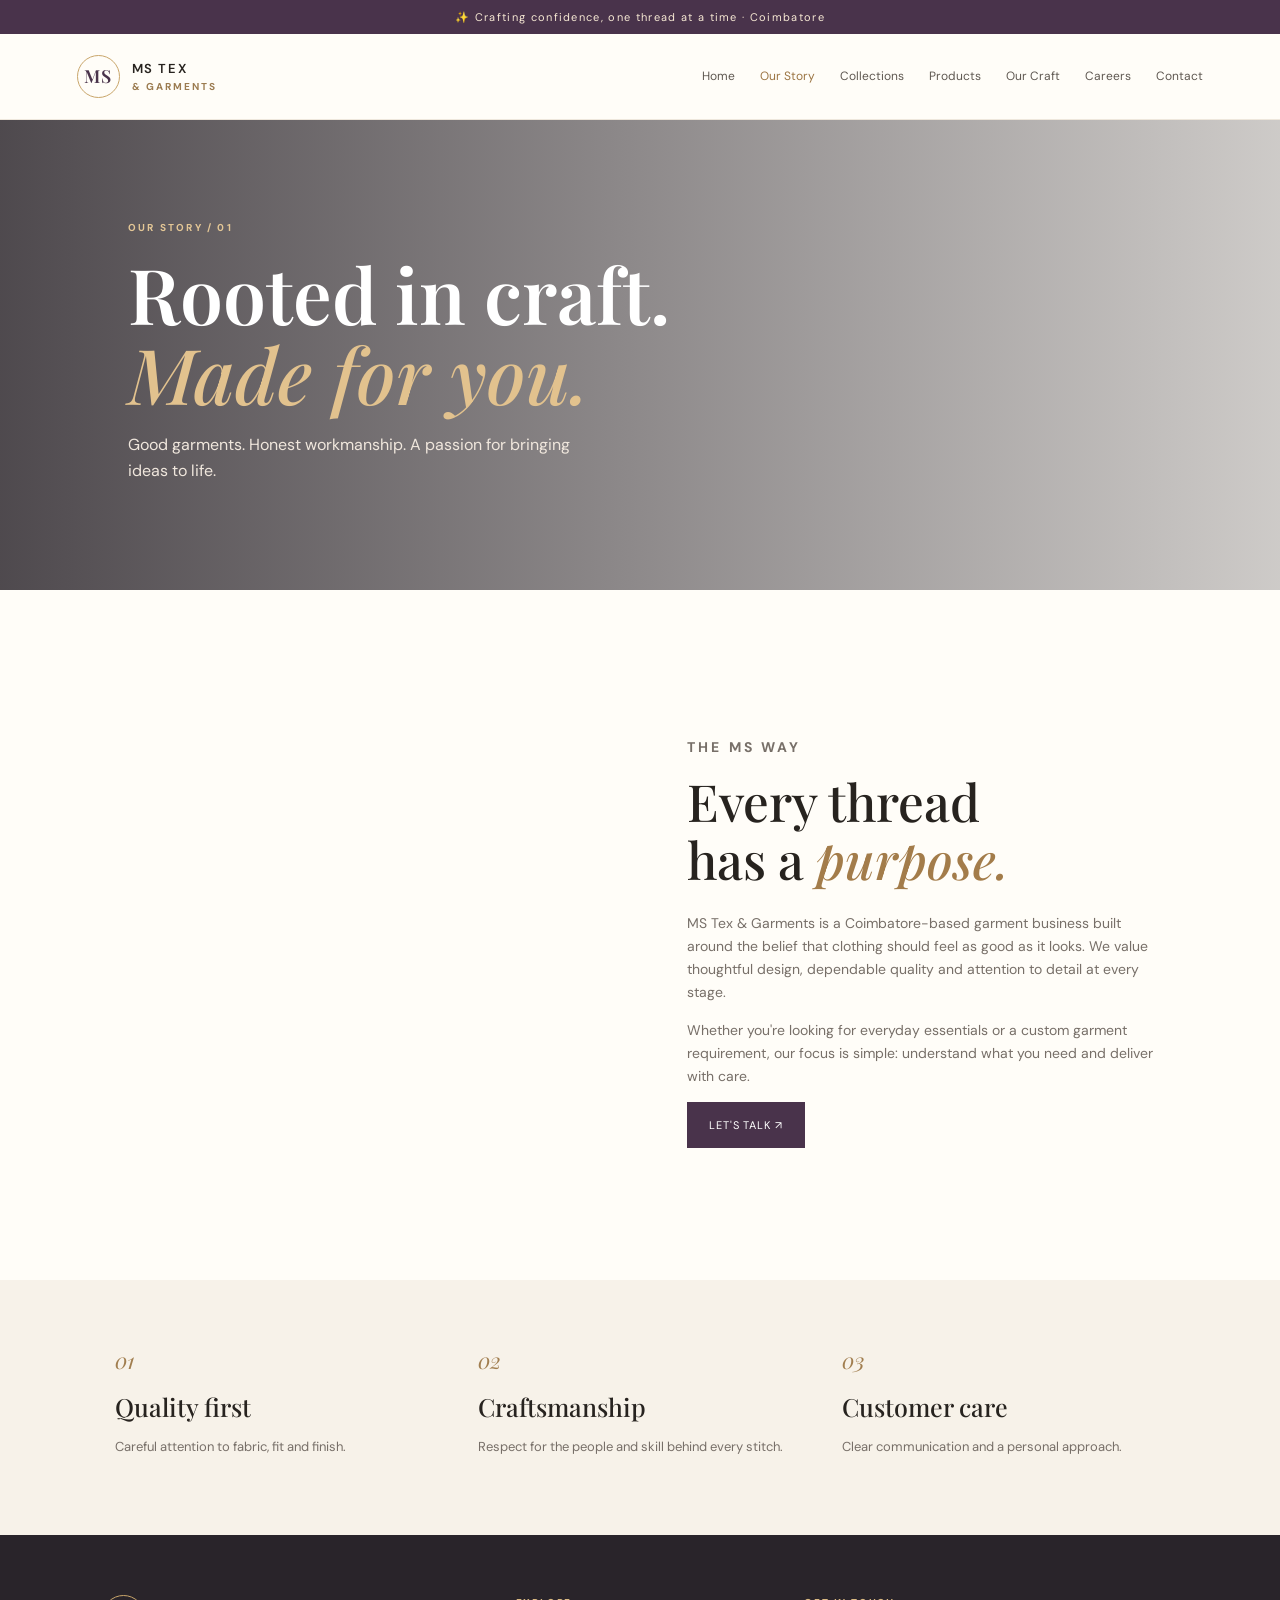
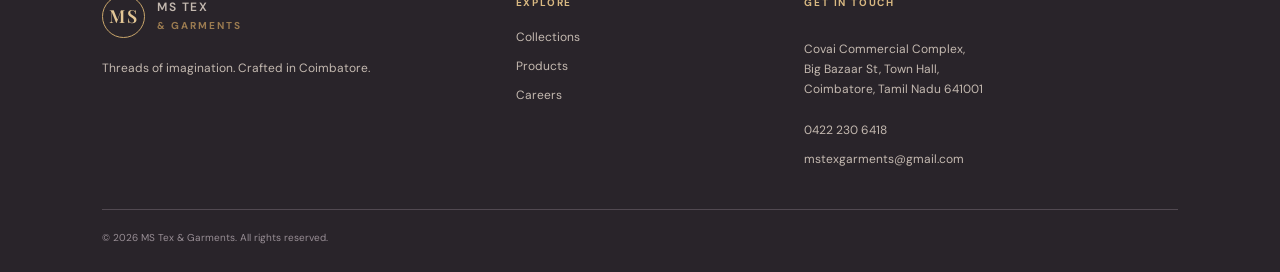
==== about.html @ d30a9a6e "Initial commit" ====
<!DOCTYPE html><html lang="en"><head><meta charset="UTF-8"><meta name="viewport" content="width=device-width, initial-scale=1.0"><title>Our Story | MS Tex & Garments</title><link rel="stylesheet" href="assets/style.css"></head><body>
<div class="announcement">✨ Crafting confidence, one thread at a time · Coimbatore</div><header class="site-header"><a class="brand" href="index.html"><span class="brand-mark">MS</span><span>MS TEX <b>& GARMENTS</b></span></a><button class="menu-toggle">☰</button><nav class="nav"><a href="index.html">Home</a><a class="active" href="about.html">Our Story</a><a href="collections.html">Collections</a><a href="products.html">Products</a><a href="craft.html">Our Craft</a><a href="careers.html">Careers</a><a href="contact.html">Contact</a></nav></header>
<section class="page-hero about-hero"><div><p class="eyebrow">OUR STORY / 01</p><h1>Rooted in craft.<br><em>Made for you.</em></h1><p>Good garments. Honest workmanship. A passion for bringing ideas to life.</p></div></section>
<main><section class="split-section section"><div class="image-panel about-image"></div><div><p class="eyebrow">THE MS WAY</p><h2>Every thread<br>has a <em>purpose.</em></h2><p>MS Tex & Garments is a Coimbatore-based garment business built around the belief that clothing should feel as good as it looks. We value thoughtful design, dependable quality and attention to detail at every stage.</p><p>Whether you're looking for everyday essentials or a custom garment requirement, our focus is simple: understand what you need and deliver with care.</p><a class="btn btn-dark" href="contact.html">Let's talk ↗</a></div></section><section class="values"><div><span>01</span><h3>Quality first</h3><p>Careful attention to fabric, fit and finish.</p></div><div><span>02</span><h3>Craftsmanship</h3><p>Respect for the people and skill behind every stitch.</p></div><div><span>03</span><h3>Customer care</h3><p>Clear communication and a personal approach.</p></div></section></main>
<footer class="footer"><div><a class="brand brand-light" href="index.html"><span class="brand-mark">MS</span><span>MS TEX <b>& GARMENTS</b></span></a><p>Threads of imagination. Crafted in Coimbatore.</p></div><div><b>EXPLORE</b><a href="collections.html">Collections</a><a href="products.html">Products</a><a href="careers.html">Careers</a></div><div><b>GET IN TOUCH</b><p>Covai Commercial Complex,<br>Big Bazaar St, Town Hall,<br>Coimbatore, Tamil Nadu 641001</p><a href="tel:04222306418">0422 230 6418</a><a href="mailto:mstexgarments@gmail.com">mstexgarments@gmail.com</a></div><small>© 2026 MS Tex & Garments. All rights reserved.</small></footer><script src="assets/script.js"></script></body></html>
---- assets/style.css ----
@import url('https://fonts.googleapis.com/css2?family=DM+Sans:wght@400;500;600;700&family=Playfair+Display:ital,wght@0,500;0,600;0,700;1,500;1,600&display=swap');
:root{--ink:#27231f;--cream:#f7f2e9;--paper:#fffdf8;--gold:#c9a66b;--plum:#49334b;--muted:#776f68}*{box-sizing:border-box}html{scroll-behavior:smooth}body{margin:0;background:var(--paper);color:var(--ink);font-family:'DM Sans',sans-serif;line-height:1.65}a{color:inherit;text-decoration:none}.announcement{text-align:center;background:var(--plum);color:#f7e9d4;padding:8px;font-size:11px;letter-spacing:.12em}.site-header{height:86px;padding:0 6%;display:flex;align-items:center;justify-content:space-between;background:#fffdf8;position:sticky;top:0;z-index:10;border-bottom:1px solid #eee7dc}.brand{display:flex;align-items:center;gap:12px;font-size:13px;letter-spacing:.12em;font-weight:600}.brand b{display:block;font-size:10px;letter-spacing:.2em;color:#9b7b50}.brand-mark{width:43px;height:43px;border:1px solid var(--gold);border-radius:50%;display:grid;place-items:center;font-family:'Playfair Display';font-size:18px;color:var(--plum)}.nav{display:flex;gap:25px}.nav a{font-size:12px;color:#5f5851}.nav a:hover,.nav a.active{color:#9b7442}.menu-toggle{display:none;background:none;border:0;font-size:25px}.hero{min-height:650px;position:relative;background: url('https://images.unsplash.com/photo-153910 лишь?auto=format&fit=crop&w=2000&q=90') center/cover no-repeat;display:flex;align-items:center;padding:7% 10%;color:white}.hero{background-image:url('https://images.unsplash.com/photo-1539109136881-3be0616acf4b?auto=format&fit=crop&w=2000&q=90')}.hero-shade{position:absolute;inset:0;background:linear-gradient(90deg,rgba(28,22,28,.78),rgba(35,27,31,.28),rgba(20,18,20,.12))}.hero-content{position:relative;max-width:600px}.eyebrow{font-size:10px;letter-spacing:.22em;font-weight:700;color:#a17e4f}.hero .eyebrow,.page-hero .eyebrow{color:#e4c796}.hero h1,.page-hero h1{font:600 clamp(52px,7vw,94px)/1.04 'Playfair Display',serif;margin:18px 0}.hero h1 em,.page-hero h1 em,.section h2 em{color:#e2c28e;font-weight:500}.hero-copy{max-width:470px;color:#f1e9e1;font-size:15px}.hero-actions{display:flex;align-items:center;gap:28px;margin-top:35px}.btn{display:inline-flex;align-items:center;gap:22px;padding:14px 22px;font-size:11px;letter-spacing:.08em;text-transform:uppercase;border:0;cursor:pointer}.btn-gold{background:var(--gold);color:#241f1b}.btn-dark{background:var(--plum);color:white}.text-link{font-size:12px;border-bottom:1px solid #e5d0ae;padding-bottom:5px}.hero-note{position:absolute;right:7%;bottom:9%;font-size:9px;letter-spacing:.2em;line-height:2;color:#e8d7c1}.hero-note b{font-size:11px}.section{padding:95px 9%}.intro{display:grid;grid-template-columns:1fr 1fr;gap:10%;align-items:center}.section h2{font:500 clamp(37px,4vw,56px)/1.12 'Playfair Display',serif;margin:12px 0 24px}.section h2 em{color:#a37c4a}.intro-copy p,.split-section p,.career-layout p{color:var(--muted);font-size:14px}.arrow-link{display:inline-block;margin-top:15px;font-size:12px;border-bottom:1px solid var(--gold);padding-bottom:6px}.arrow-link span{margin-left:15px}.feature-grid{display:grid;grid-template-columns:repeat(3,1fr);gap:12px;padding:0 5% 90px}.feature-card{min-height:390px;padding:30px;color:white;display:flex;flex-direction:column;justify-content:flex-end;background-size:cover;background-position:center;position:relative;isolation:isolate}.feature-card:before{content:'';position:absolute;inset:0;background:linear-gradient(0deg,rgba(20,17,20,.75),transparent 80%);z-index:-1}.feature-one{background-image:url('https://images.unsplash.com/photo-1483985988355-763728e1935b?auto=format&fit=crop&w=900&q=85')}.feature-two{background-image:url('https://images.unsplash.com/photo-1452860606245-08befc0ff44b?auto=format&fit=crop&w=900&q=85')}.feature-three{background-image:url('https://images.unsplash.com/photo-1521737711867-e3b97375f902?auto=format&fit=crop&w=900&q=85')}.feature-card span{font-size:9px;letter-spacing:.2em}.feature-card h3{font:500 32px/1.12 'Playfair Display';margin:14px 0}.feature-card b{font-size:11px;font-weight:500}.quote-band{text-align:center;background:#eee5d8;padding:80px 20px}.quote-band p{font:italic 34px 'Playfair Display';margin:0 0 15px}.quote-band span{font-size:9px;letter-spacing:.25em;color:#8d7557}.footer{background:#29242a;color:#e9e1d8;padding:60px 8% 25px;display:grid;grid-template-columns:1.5fr 1fr 1.5fr;gap:40px}.brand-light{color:white}.brand-light .brand-mark{color:#e4c796}.footer p,.footer a{font-size:12px;color:#c4b9b0}.footer>div{display:flex;flex-direction:column;align-items:flex-start;gap:9px}.footer>div>b{font-size:10px;letter-spacing:.18em;color:#d9b982;margin-bottom:8px}.footer small{grid-column:1/-1;border-top:1px solid #514951;padding-top:20px;color:#988e95;font-size:10px}.page-hero{min-height:470px;background-size:cover;background-position:center;display:flex;align-items:center;padding:6% 10%;color:white;position:relative}.page-hero:before{content:'';position:absolute;inset:0;background:linear-gradient(90deg,rgba(29,23,30,.78),rgba(30,24,30,.22))}.page-hero>div{position:relative}.page-hero h1{font-size:clamp(48px,6vw,78px)}.page-hero p:not(.eyebrow){max-width:460px;color:#f0e7dd}.about-hero{background-image:url('https://images.unsplash.com/photo-1529139574466-a303027c1d8b?auto=format&fit=crop&w=1800&q=85')}.collection-hero{background-image:url('https://images.unsplash.com/photo-1490481651871-ab68de25d43d?auto=format&fit=crop&w=1800&q=85')}.product-hero{background-image:url('https://images.unsplash.com/photo-1483985988355-763728e1935b?auto=format&fit=crop&w=1800&q=85')}.craft-hero{background-image:url('https://images.unsplash.com/photo-1452860606245-08befc0ff44b?auto=format&fit=crop&w=1800&q=85')}.career-hero{background-image:url('https://images.unsplash.com/photo-1521737711867-e3b97375f902?auto=format&fit=crop&w=1800&q=85')}.contact-hero{background-image:url('https://images.unsplash.com/photo-1441986300917-64674bd600d8?auto=format&fit=crop&w=1800&q=85')}.split-section{display:grid;grid-template-columns:1fr 1fr;gap:9%;align-items:center}.image-panel{min-height:500px;background:url('https://images.unsplash.com/photo-1529139574466-a303027c1d8b?auto=format&fit=crop&w=1000&q=85') center/cover}.values{background:var(--cream);padding:65px 9%;display:grid;grid-template-columns:repeat(3,1fr);gap:40px}.values span,.process-list>div>span{color:#a17e4f;font:italic 22px 'Playfair Display'}.values h3,.process-list h3{font:500 25px 'Playfair Display';margin:12px 0}.values p,.process-list p{color:var(--muted);font-size:13px}.section-heading{display:flex;justify-content:space-between;align-items:end;gap:40px;margin-bottom:40px}.section-heading>p{max-width:360px;color:var(--muted);font-size:13px}.collection-grid{display:grid;grid-template-columns:repeat(2,1fr);gap:22px}.collection-tile{position:relative;min-height:420px;overflow:hidden;color:white}.collection-tile img{width:100%;height:420px;object-fit:cover;transition:transform .5s}.collection-tile:hover img{transform:scale(1.04)}.collection-tile:after{content:'';position:absolute;inset:30% 0 0;background:linear-gradient(transparent,rgba(20,17,20,.8))}.collection-tile div{position:absolute;z-index:1;bottom:25px;left:28px}.collection-tile span,.product-grid article p{font-size:11px;color:#e5d8c8}.collection-tile h3{font:500 32px 'Playfair Display';margin:5px 0}.product-grid{display:grid;grid-template-columns:repeat(3,1fr);gap:35px 22px}.product-grid img{width:100%;height:350px;object-fit:cover}.product-grid h3{font:500 22px 'Playfair Display';margin:13px 0 0}.product-grid article p{color:var(--muted);margin-top:3px}.center-cta{text-align:center;background:var(--cream);padding:55px 20px;margin-top:75px}.center-cta h2{font:500 36px 'Playfair Display';margin:0}.center-cta p{color:var(--muted);font-size:13px}.process-list>div{display:grid;grid-template-columns:60px 1fr 190px;align-items:center;gap:30px;border-top:1px solid #e9e1d8;padding:25px 0}.process-list img{width:190px;height:125px;object-fit:cover}.process-list h3{margin:0}.career-layout{display:grid;grid-template-columns:1fr 1fr;gap:10%}.career-image{height:300px;margin-top:30px;background:url('https://images.unsplash.com/photo-1590736969955-71cc94901144?auto=format&fit=crop&w=900&q=85') center/cover}.vacancies article{border-top:1px solid #e5ddd3;padding:20px 0}.vacancies article span,.contact-detail span{font-size:9px;letter-spacing:.2em;color:#a17e4f}.vacancies h3{font:500 24px 'Playfair Display';margin:5px 0}.vacancies article p{font-size:13px}.vacancies article a{font-size:11px;border-bottom:1px solid var(--gold);padding-bottom:4px}.note,.form-note{font-size:11px;color:#8b8178}.contact-layout{display:grid;grid-template-columns:1fr 1fr;gap:12%}.contact-detail{border-top:1px solid #e5ddd3;padding:18px 0;margin:18px 0}.contact-detail p,.contact-detail a{font-size:14px;color:var(--muted)}.contact-form{background:var(--cream);padding:35px}.contact-form h2{font-size:36px}.contact-form label{display:block;font-size:11px;margin:15px 0;color:#625a52}.contact-form input,.contact-form select,.contact-form textarea{display:block;width:100%;padding:13px;border:1px solid #ded4c7;background:#fffdf8;margin-top:6px;font:13px 'DM Sans';color:var(--ink)}.contact-form input:focus,.contact-form textarea:focus{outline:1px solid var(--gold)}@media(max-width:900px){.nav{gap:12px}.nav a{font-size:10px}.site-header{padding:0 3%}.section{padding:70px 6%}.hero{min-height:570px}.feature-card{min-height:320px}}@media(max-width:700px){.site-header{height:72px;padding:0 5%}.menu-toggle{display:block}.nav{display:none;position:absolute;top:72px;left:0;right:0;background:#fffdf8;padding:20px 7%;flex-direction:column;gap:14px;box-shadow:0 12px 20px #0001}.nav.open{display:flex}.nav a{font-size:13px}.hero{min-height:590px;padding:12% 7%;background-position:60%}.hero-note{display:none}.hero-actions{align-items:flex-start;flex-direction:column;gap:17px}.intro,.split-section,.career-layout,.contact-layout{grid-template-columns:1fr;gap:35px}.feature-grid{grid-template-columns:1fr;padding:0 6% 60px}.feature-card{min-height:350px}.footer{grid-template-columns:1fr 1fr;padding:45px 7%}.footer>div:first-child{grid-column:1/-1}.page-hero{min-height:390px;padding:10% 7%}.section-heading{display:block}.section-heading>p{margin-top:20px}.collection-grid,.product-grid,.values{grid-template-columns:1fr}.collection-tile,.collection-tile img{height:360px;min-height:360px}.product-grid img{height:390px}.process-list>div{grid-template-columns:35px 1fr;gap:12px}.process-list img{grid-column:2;width:100%;height:160px}.contact-form{padding:25px}.quote-band p{font-size:27px}}
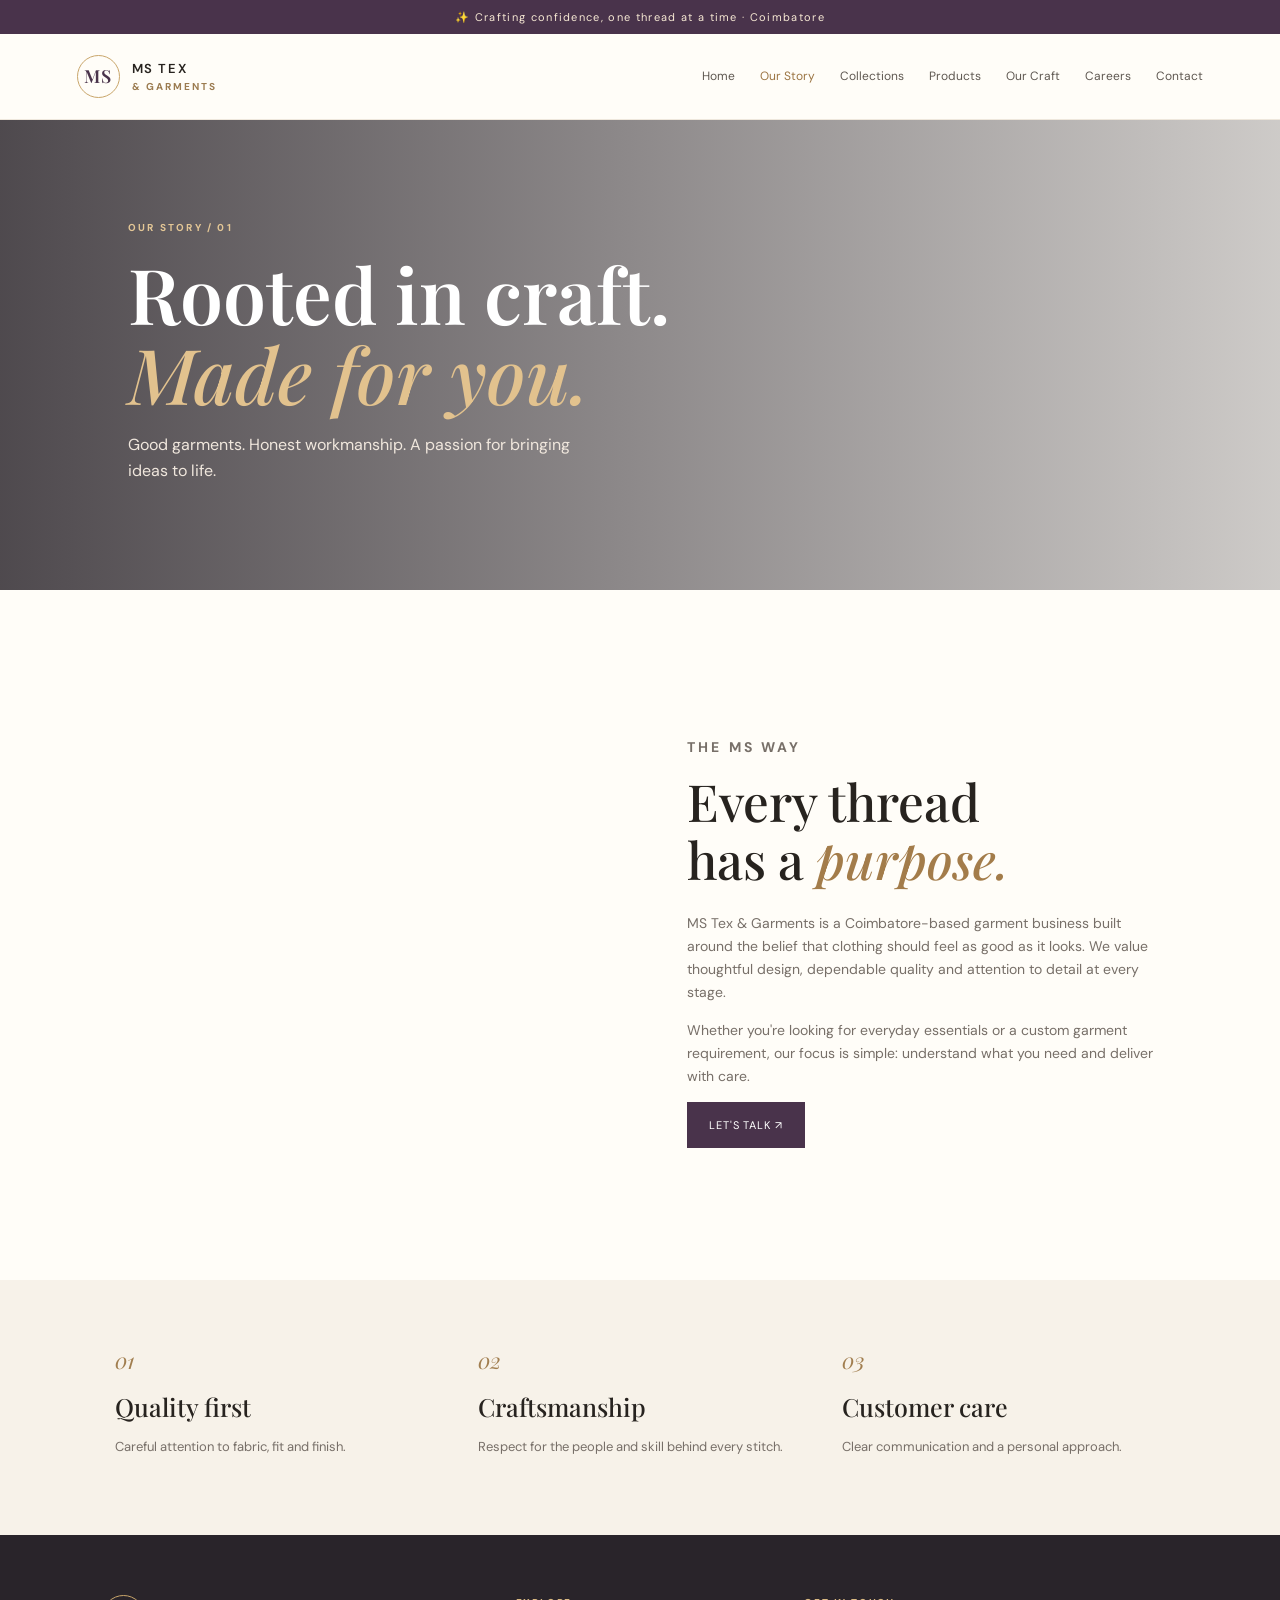
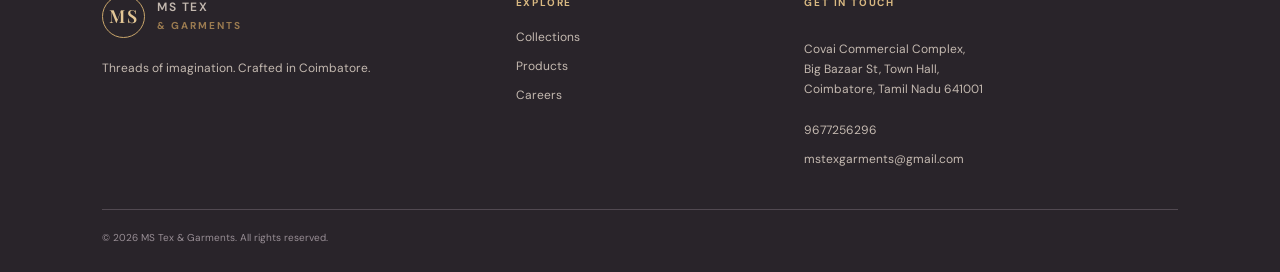
==== commit e4f53e98: "Modify footer with new contact details Updated contact information and footer details." ====
--- a/about.html
+++ b/about.html
@@ -2,4 +2,4 @@
 <div class="announcement">✨ Crafting confidence, one thread at a time · Coimbatore</div><header class="site-header"><a class="brand" href="index.html"><span class="brand-mark">MS</span><span>MS TEX <b>& GARMENTS</b></span></a><button class="menu-toggle">☰</button><nav class="nav"><a href="index.html">Home</a><a class="active" href="about.html">Our Story</a><a href="collections.html">Collections</a><a href="products.html">Products</a><a href="craft.html">Our Craft</a><a href="careers.html">Careers</a><a href="contact.html">Contact</a></nav></header>
 <section class="page-hero about-hero"><div><p class="eyebrow">OUR STORY / 01</p><h1>Rooted in craft.<br><em>Made for you.</em></h1><p>Good garments. Honest workmanship. A passion for bringing ideas to life.</p></div></section>
 <main><section class="split-section section"><div class="image-panel about-image"></div><div><p class="eyebrow">THE MS WAY</p><h2>Every thread<br>has a <em>purpose.</em></h2><p>MS Tex & Garments is a Coimbatore-based garment business built around the belief that clothing should feel as good as it looks. We value thoughtful design, dependable quality and attention to detail at every stage.</p><p>Whether you're looking for everyday essentials or a custom garment requirement, our focus is simple: understand what you need and deliver with care.</p><a class="btn btn-dark" href="contact.html">Let's talk ↗</a></div></section><section class="values"><div><span>01</span><h3>Quality first</h3><p>Careful attention to fabric, fit and finish.</p></div><div><span>02</span><h3>Craftsmanship</h3><p>Respect for the people and skill behind every stitch.</p></div><div><span>03</span><h3>Customer care</h3><p>Clear communication and a personal approach.</p></div></section></main>
-<footer class="footer"><div><a class="brand brand-light" href="index.html"><span class="brand-mark">MS</span><span>MS TEX <b>& GARMENTS</b></span></a><p>Threads of imagination. Crafted in Coimbatore.</p></div><div><b>EXPLORE</b><a href="collections.html">Collections</a><a href="products.html">Products</a><a href="careers.html">Careers</a></div><div><b>GET IN TOUCH</b><p>Covai Commercial Complex,<br>Big Bazaar St, Town Hall,<br>Coimbatore, Tamil Nadu 641001</p><a href="tel:04222306418">0422 230 6418</a><a href="mailto:mstexgarments@gmail.com">mstexgarments@gmail.com</a></div><small>© 2026 MS Tex & Garments. All rights reserved.</small></footer><script src="assets/script.js"></script></body></html>+<footer class="footer"><div><a class="brand brand-light" href="index.html"><span class="brand-mark">MS</span><span>MS TEX <b>& GARMENTS</b></span></a><p>Threads of imagination. Crafted in Coimbatore.</p></div><div><b>EXPLORE</b><a href="collections.html">Collections</a><a href="products.html">Products</a><a href="careers.html">Careers</a></div><div><b>GET IN TOUCH</b><p>Covai Commercial Complex,<br>Big Bazaar St, Town Hall,<br>Coimbatore, Tamil Nadu 641001</p><a href="tel:9677256296">9677256296</a><a href="mailto:mstexgarments@gmail.com">mstexgarments@gmail.com</a></div><small>© 2026 MS Tex & Garments. All rights reserved.</small></footer><script src="assets/script.js"></script></body></html>
